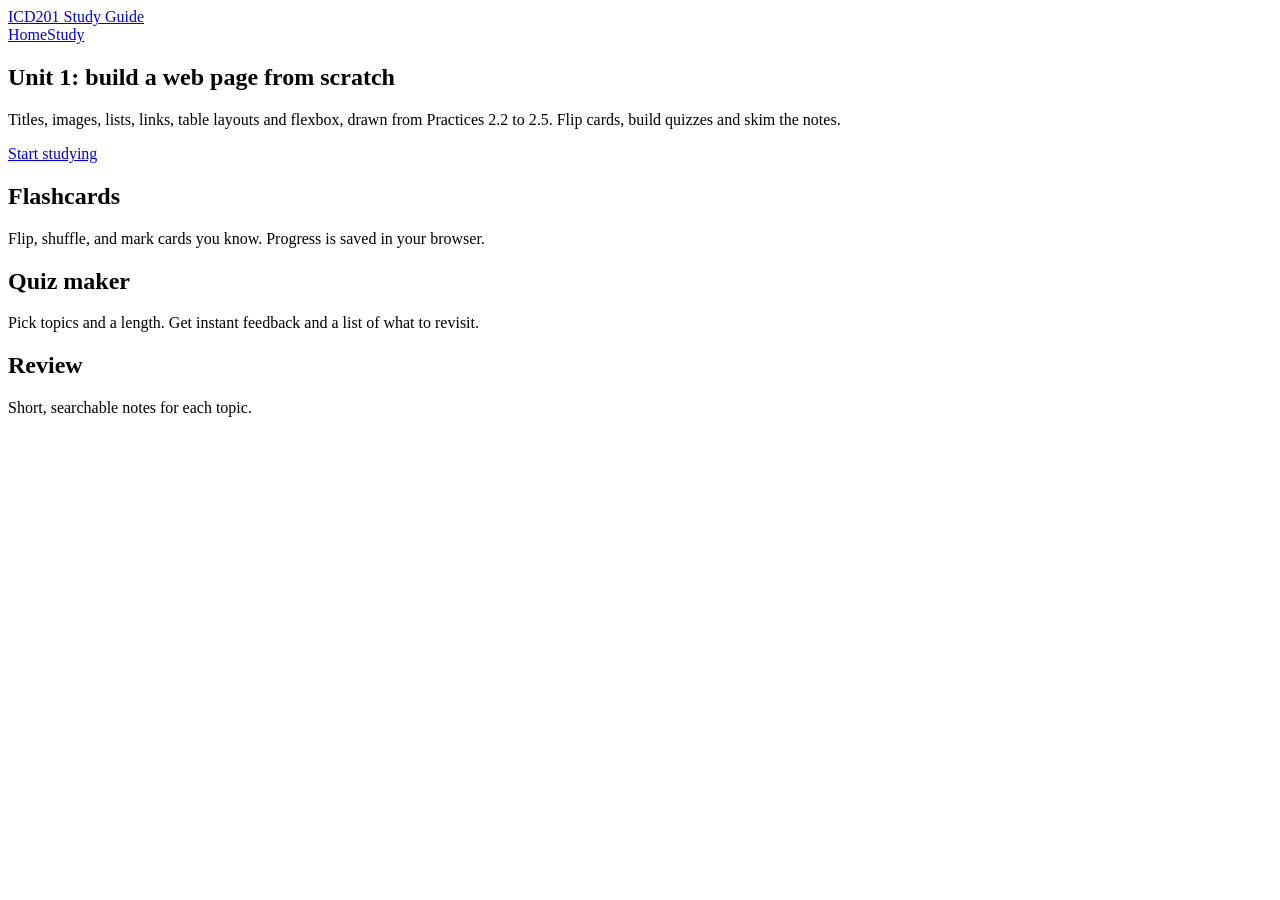
==== index.html @ be73c3bf "e" ====
<!DOCTYPE html>
<html lang="en">
<head>
<meta charset="utf-8">
<meta name="viewport" content="width=device-width, initial-scale=1">
<title>ICD201 Unit 1 Study Guide</title>
<link rel="stylesheet" href="css/style.css">
</head>
<body>
<header class="top">
  <a class="brand" href="index.html">ICD201 Study Guide</a>
  <nav><a href="index.html" aria-current="page">Home</a><a href="study.html">Study</a></nav>
</header>
<main>
  <section class="hero">
    <h1>Unit 1: build a web page from scratch</h1>
    <p>Titles, images, lists, links, table layouts and flexbox, drawn from Practices 2.2 to 2.5. Flip cards, build quizzes and skim the notes.</p>
    <a class="cta" href="study.html">Start studying</a>
  </section>
  <section class="tiles">
    <div class="tile"><h2>Flashcards</h2><p>Flip, shuffle, and mark cards you know. Progress is saved in your browser.</p></div>
    <div class="tile"><h2>Quiz maker</h2><p>Pick topics and a length. Get instant feedback and a list of what to revisit.</p></div>
    <div class="tile"><h2>Review</h2><p>Short, searchable notes for each topic.</p></div>
  </section>
</main>
</body>
</html>
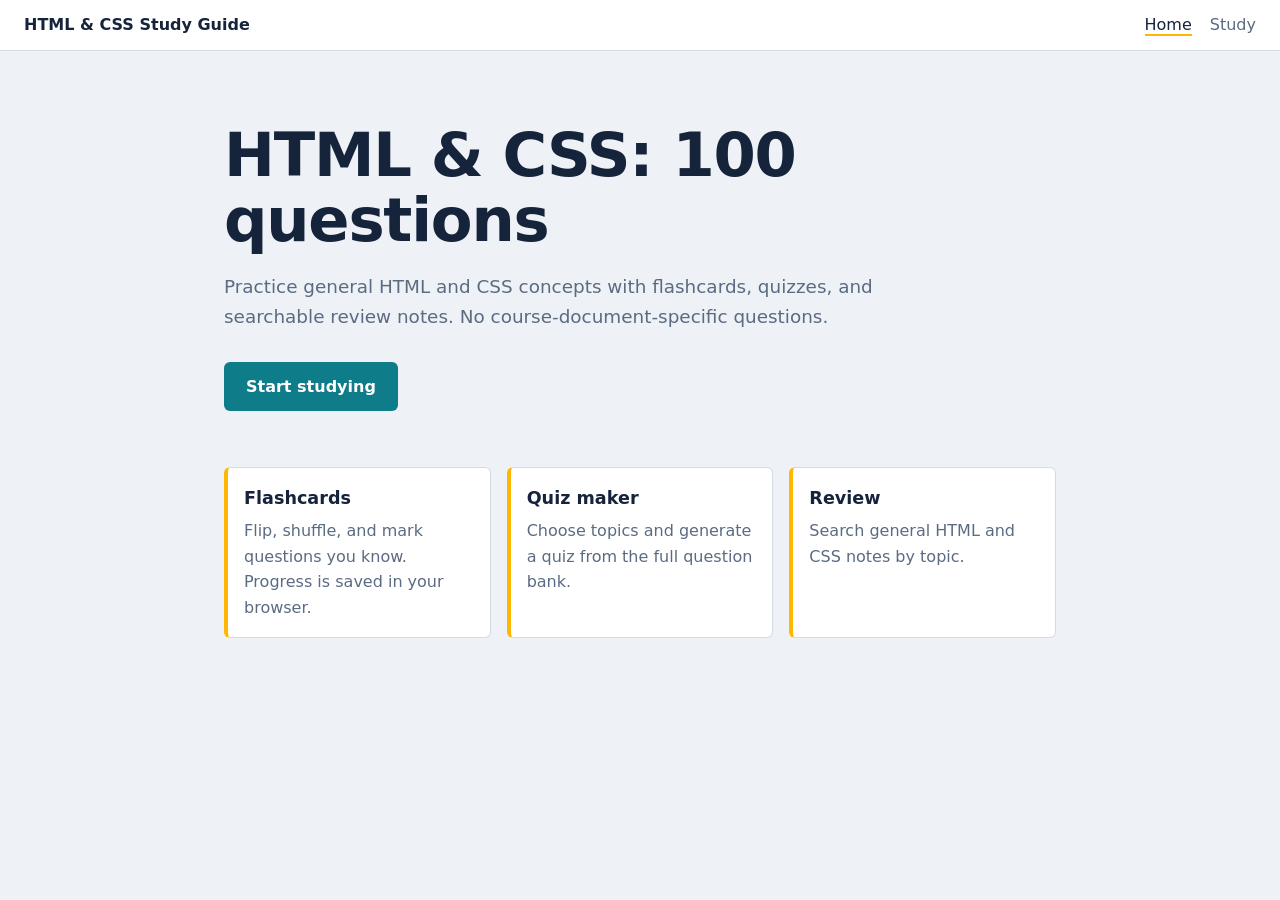
==== commit b437b0c3: "Update study guide branding for general HTML and CSS practice" ====
--- a/index.html
+++ b/index.html
@@ -3,24 +3,24 @@
 <head>
 <meta charset="utf-8">
 <meta name="viewport" content="width=device-width, initial-scale=1">
-<title>ICD201 Unit 1 Study Guide</title>
+<title>HTML & CSS Study Guide</title>
 <link rel="stylesheet" href="css/style.css">
 </head>
 <body>
 <header class="top">
-  <a class="brand" href="index.html">ICD201 Study Guide</a>
+  <a class="brand" href="index.html">HTML &amp; CSS Study Guide</a>
   <nav><a href="index.html" aria-current="page">Home</a><a href="study.html">Study</a></nav>
 </header>
 <main>
   <section class="hero">
-    <h1>Unit 1: build a web page from scratch</h1>
-    <p>Titles, images, lists, links, table layouts and flexbox, drawn from Practices 2.2 to 2.5. Flip cards, build quizzes and skim the notes.</p>
+    <h1>HTML &amp; CSS: 100 questions</h1>
+    <p>Practice general HTML and CSS concepts with flashcards, quizzes, and searchable review notes. No course-document-specific questions.</p>
     <a class="cta" href="study.html">Start studying</a>
   </section>
   <section class="tiles">
-    <div class="tile"><h2>Flashcards</h2><p>Flip, shuffle, and mark cards you know. Progress is saved in your browser.</p></div>
-    <div class="tile"><h2>Quiz maker</h2><p>Pick topics and a length. Get instant feedback and a list of what to revisit.</p></div>
-    <div class="tile"><h2>Review</h2><p>Short, searchable notes for each topic.</p></div>
+    <div class="tile"><h2>Flashcards</h2><p>Flip, shuffle, and mark questions you know. Progress is saved in your browser.</p></div>
+    <div class="tile"><h2>Quiz maker</h2><p>Choose topics and generate a quiz from the full question bank.</p></div>
+    <div class="tile"><h2>Review</h2><p>Search general HTML and CSS notes by topic.</p></div>
   </section>
 </main>
 </body>
--- a/css/style.css
+++ b/css/style.css
@@ -0,0 +1,45 @@
+:root{--bg:#eef2f6;--panel:#fff;--ink:#16243b;--mute:#5b6b82;--line:#d3dbe6;--accent:#0f7c8a;--accent-ink:#fff;--hi:#ffb703;--ok:#1f8a4c;--bad:#c2410c;--code:#e6edf5;color-scheme:light}
+@media(prefers-color-scheme:dark){:root{--bg:#0e1626;--panel:#16223a;--ink:#e8eef8;--mute:#9fb0c8;--line:#2a3a57;--accent:#3cc1d0;--accent-ink:#06222a;--code:#22314d;color-scheme:dark}}
+*{box-sizing:border-box}
+body{margin:0;font:16px/1.6 "Segoe UI",system-ui,sans-serif;background:var(--bg);color:var(--ink)}
+code{font-family:Consolas,"SFMono-Regular",monospace;background:var(--code);padding:.1em .35em;border-radius:4px;font-size:.92em}
+a{color:var(--accent)}
+:focus-visible{outline:3px solid var(--hi);outline-offset:2px}
+.top{display:flex;align-items:center;justify-content:space-between;padding:12px 24px;background:var(--panel);border-bottom:1px solid var(--line)}
+.brand{font-weight:700;text-decoration:none;color:var(--ink)}
+.top nav a{margin-left:18px;text-decoration:none;color:var(--mute)}
+.top nav a[aria-current]{color:var(--ink);border-bottom:2px solid var(--hi)}
+button{font:inherit;cursor:pointer;border:1px solid var(--line);background:var(--panel);color:var(--ink);padding:8px 14px;border-radius:6px}
+button:hover{border-color:var(--accent)}
+button.pri{background:var(--accent);color:var(--accent-ink);border-color:var(--accent);font-weight:600}
+/* home */
+.hero{max-width:880px;margin:0 auto;padding:72px 24px 32px}
+.hero h1{font-size:clamp(2.2rem,6vw,3.8rem);line-height:1.08;margin:0 0 16px;letter-spacing:-.02em}
+.hero p{font-size:1.15rem;color:var(--mute);max-width:56ch}
+.cta{display:inline-block;margin-top:12px;padding:12px 22px;background:var(--accent);color:var(--accent-ink);border-radius:6px;font-weight:600;text-decoration:none}
+.tiles{max-width:880px;margin:24px auto 64px;padding:0 24px;display:grid;grid-template-columns:repeat(auto-fit,minmax(220px,1fr));gap:16px}
+.tile{background:var(--panel);border:1px solid var(--line);border-left:4px solid var(--hi);padding:16px;border-radius:6px}
+.tile h2{margin:0 0 6px;font-size:1.1rem}.tile p{margin:0;color:var(--mute)}
+/* study layout */
+.study{display:grid;grid-template-columns:280px 1fr;min-height:calc(100vh - 54px)}
+.side{background:var(--panel);border-right:1px solid var(--line);padding:20px;display:flex;flex-direction:column;gap:18px}
+.side h3{margin:0 0 6px;font-size:.95rem;color:var(--mute);font-weight:600}
+.modes{display:grid;gap:6px}
+.modes button{text-align:left}
+.modes button[aria-pressed=true]{background:var(--ink);color:var(--bg);border-color:var(--ink)}
+.topics label{display:flex;gap:8px;padding:2px 0;cursor:pointer}
+.stat{color:var(--mute);font-size:.9rem}
+.main{padding:28px;max-width:860px;width:100%}
+.main h2{margin-top:0}
+.card{width:100%;min-height:240px;display:grid;place-items:center;text-align:center;padding:32px;font-size:1.4rem;background:var(--panel);border:1px solid var(--line);border-radius:10px;line-height:1.4}
+.card small{display:block;color:var(--mute);font-size:.85rem;margin-bottom:10px}
+.card.back{border-color:var(--accent);border-width:2px}
+.row{display:flex;flex-wrap:wrap;gap:8px;margin:14px 0;align-items:center}
+.opt{display:block;width:100%;text-align:left;margin:8px 0}
+.opt.right{border-color:var(--ok);background:color-mix(in srgb,var(--ok) 15%,var(--panel))}
+.opt.wrong{border-color:var(--bad);background:color-mix(in srgb,var(--bad) 15%,var(--panel))}
+.fb{padding:10px 14px;border-left:4px solid var(--hi);background:var(--panel);margin:12px 0}
+.bar{height:6px;background:var(--line);border-radius:3px}.bar i{display:block;height:100%;background:var(--accent);border-radius:3px}
+.sec{background:var(--panel);border:1px solid var(--line);border-radius:8px;padding:6px 20px 12px;margin-bottom:16px}
+select,input[type=search]{font:inherit;padding:8px;border:1px solid var(--line);border-radius:6px;background:var(--panel);color:var(--ink)}
+@media(max-width:760px){.study{grid-template-columns:1fr}.side{border-right:0;border-bottom:1px solid var(--line)}}
